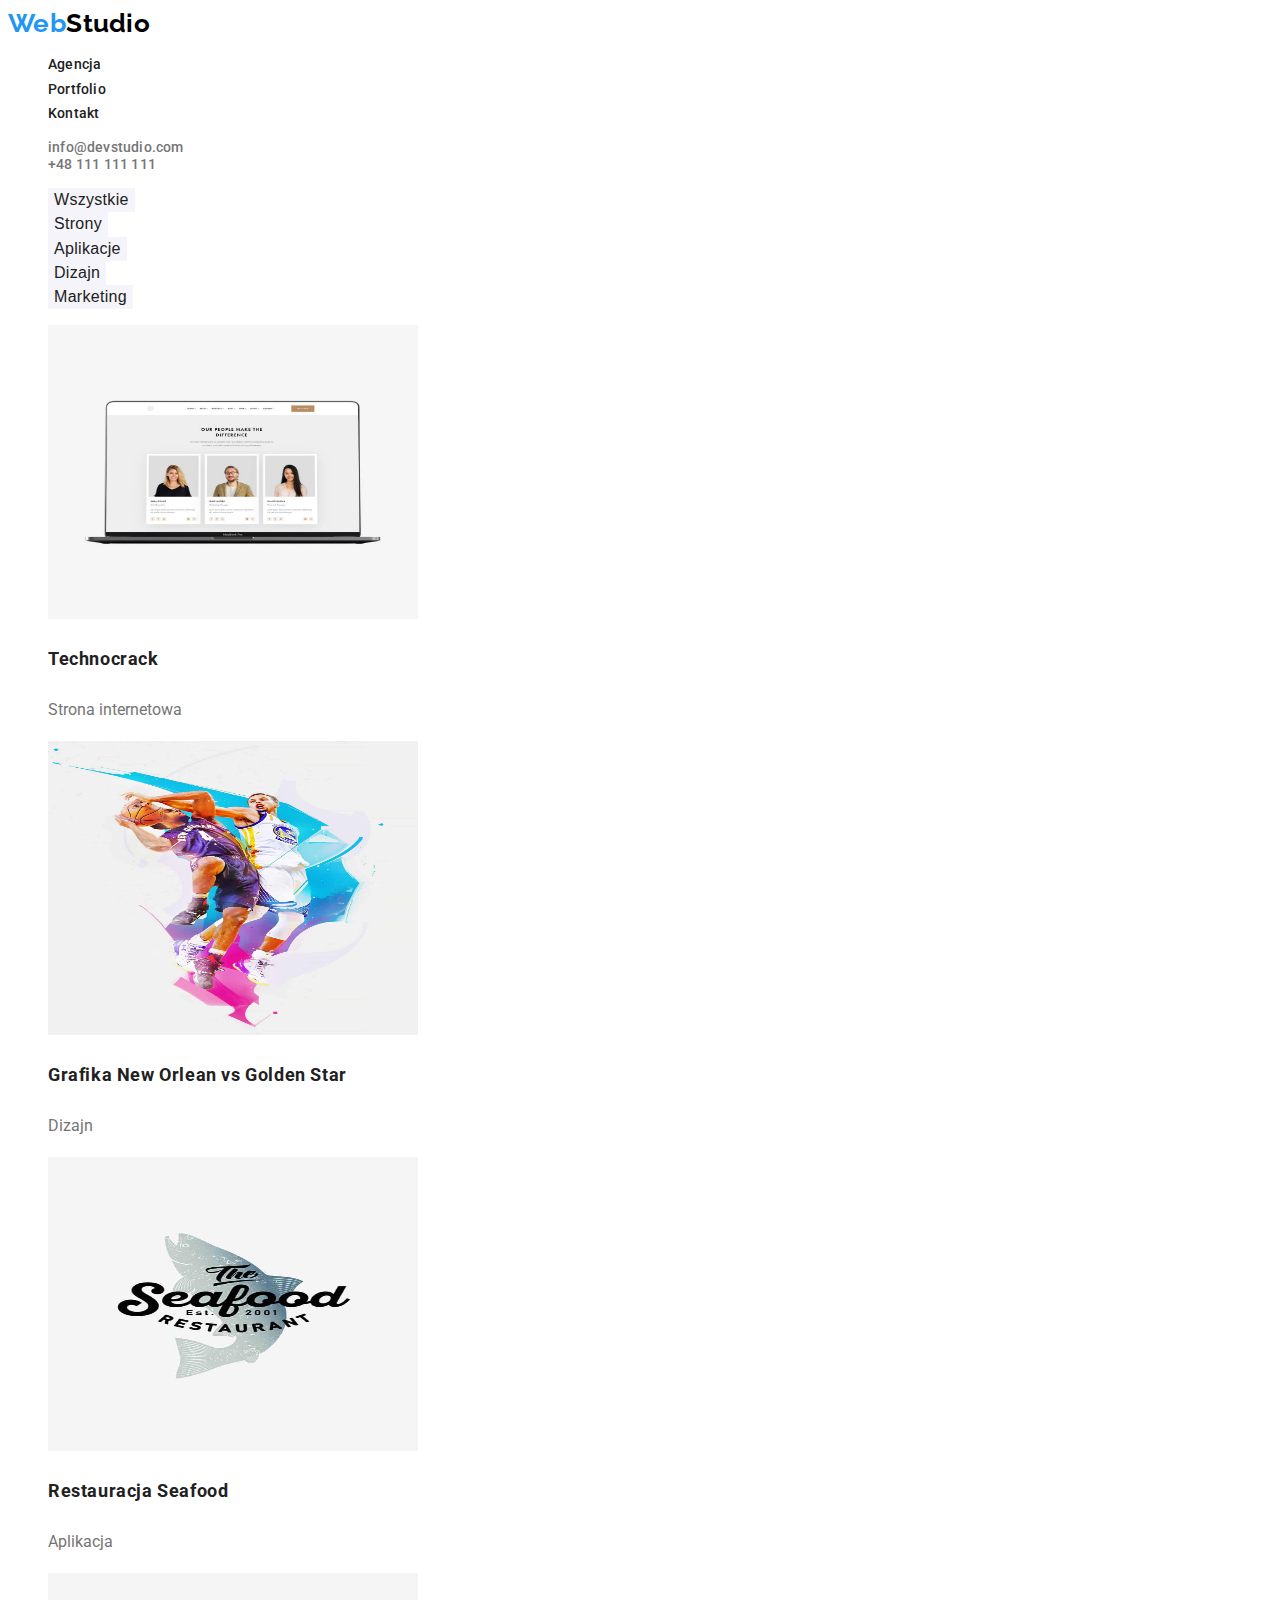
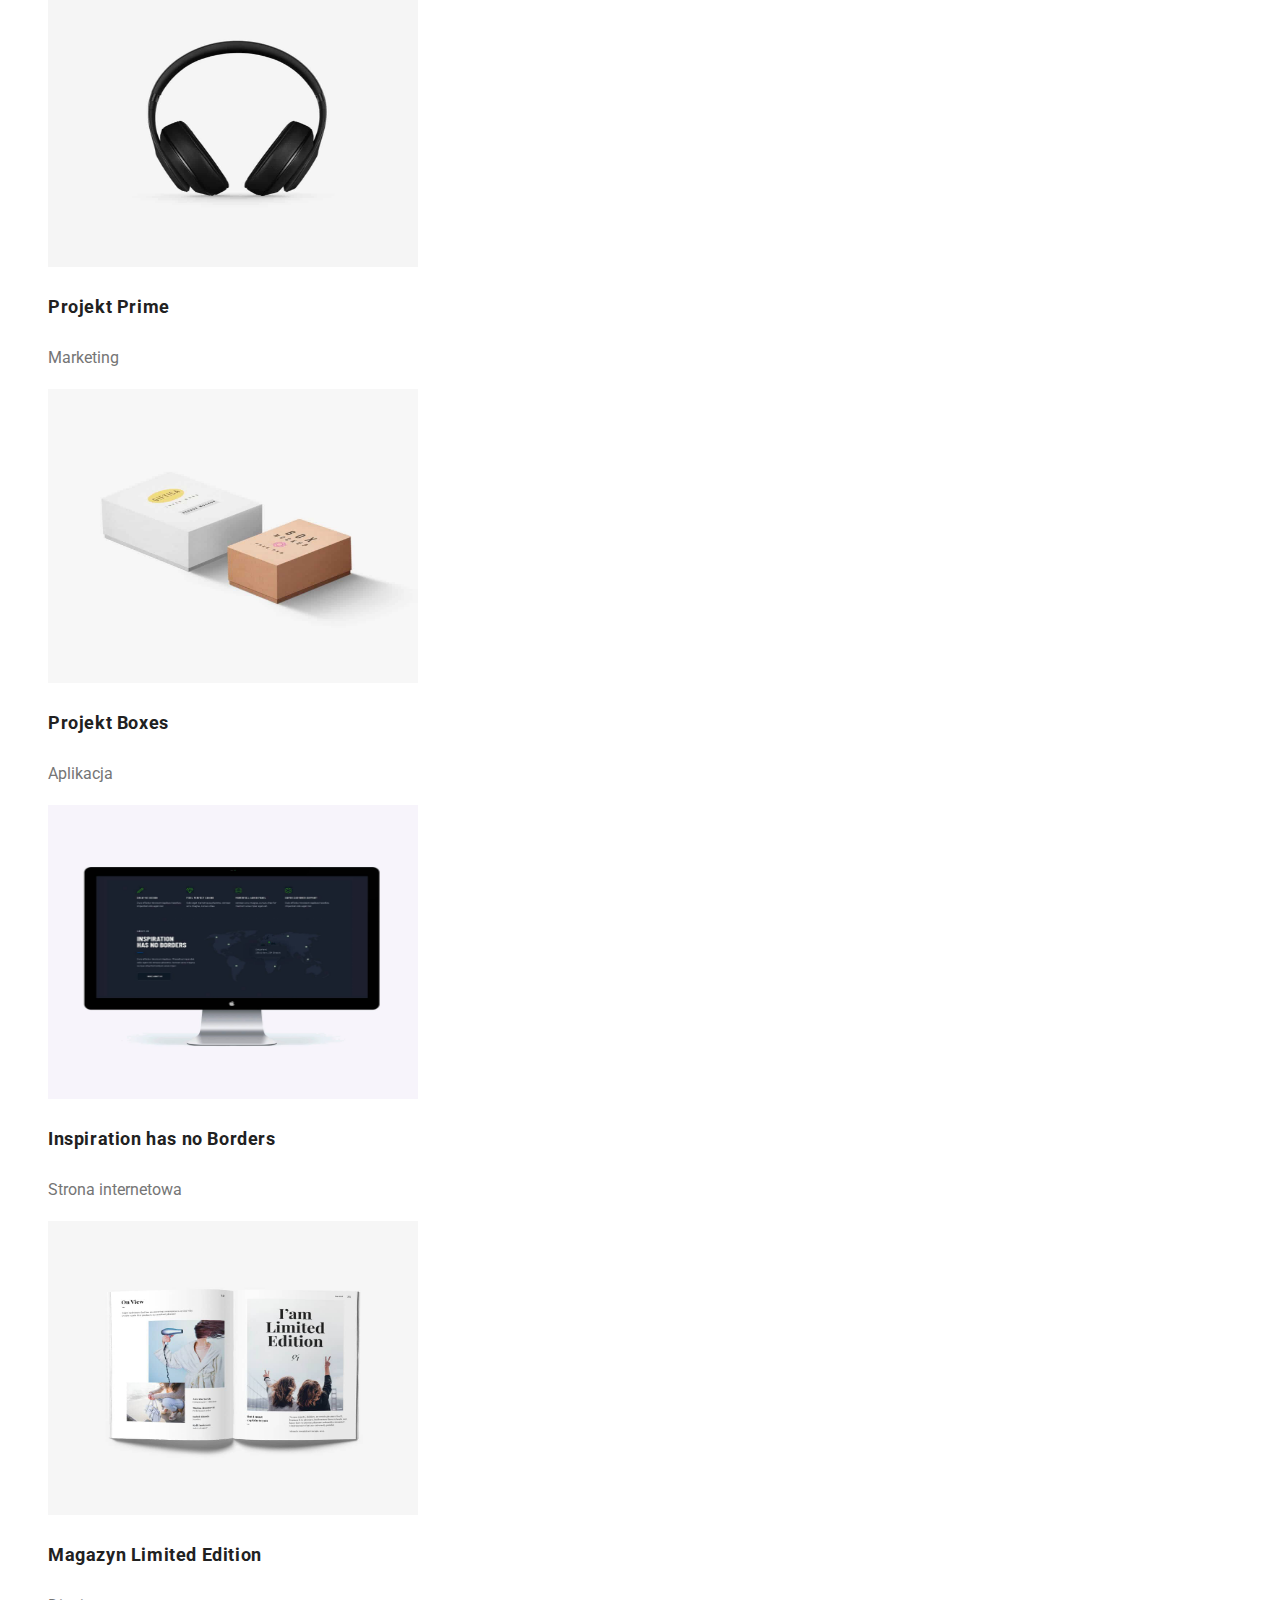
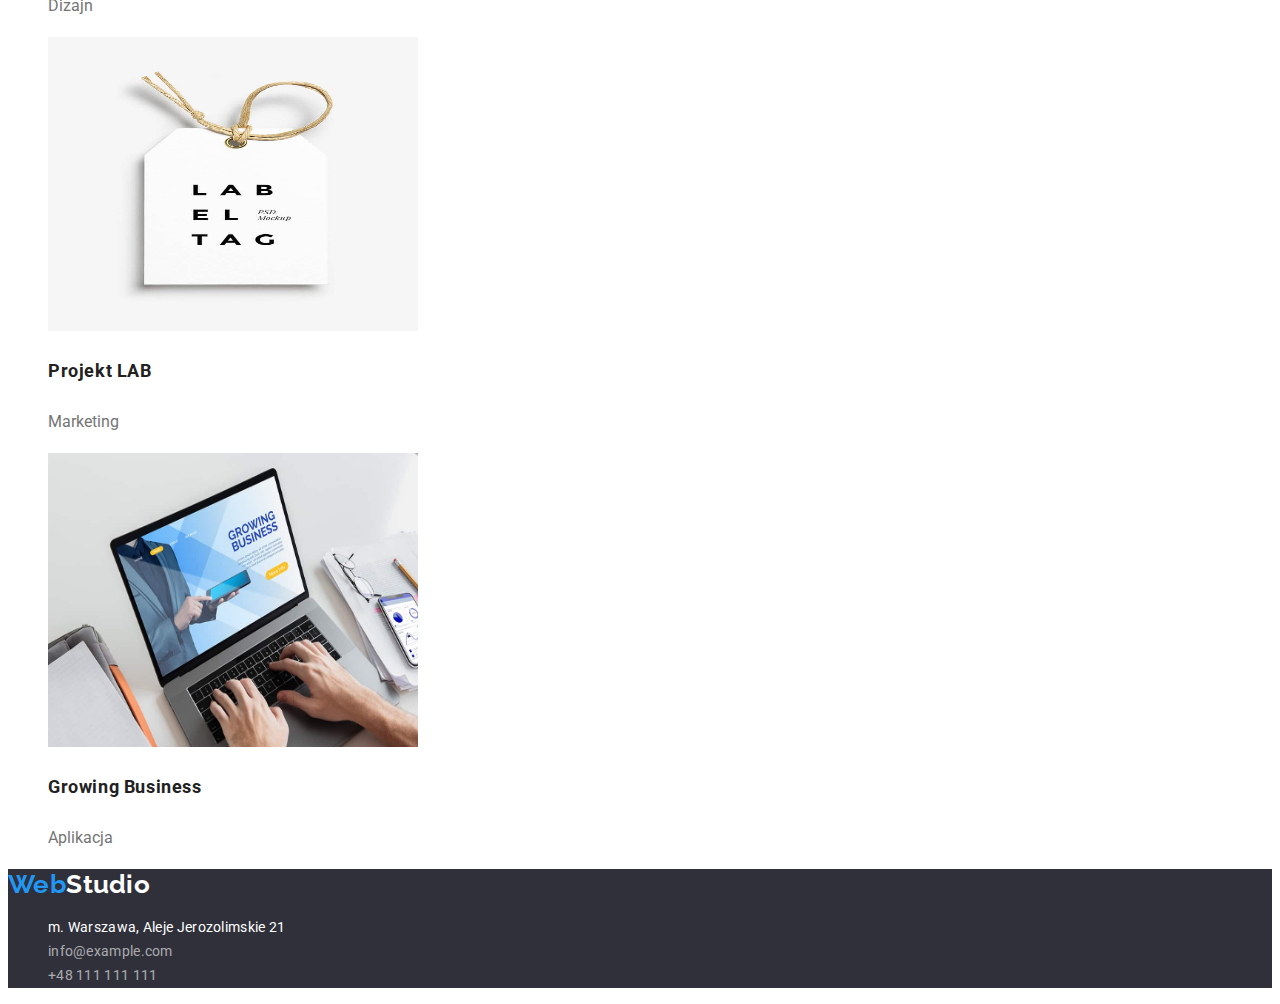
==== portfolio.html @ f4ad4e6a "add-he3" ====
<!DOCTYPE html>
<html lang="en">
  <head>
    <meta charset="UTF-8" />
    <meta http-equiv="X-UA-Compatible" content="IE=edge" />
    <meta name="viewport" content="width=device-width, initial-scale=1.0" />
    <link rel="preconnect" href="https://fonts.googleapis.com" />
    <link rel="preconnect" href="https://fonts.gstatic.com" crossorigin />
    <link
      href="https://fonts.googleapis.com/css2?family=Raleway:wght@700&family=Roboto:wght@400;500;700;900&display=swap"
      rel="stylesheet"
    />
    <link rel="stylesheet" href="css/style.css" />
    <title>Document</title>
  </head>
  <body>
    <header>
      <a class="link logo" href="index.html"
        ><span class="logo-first">Web</span>
        <span class="logo-secondary">Studio</span></a
      >
      <nav class="navigation">
        <ul>
          <li><a class="link" href="index.html">Agencja</a></li>
          <li>
            <a class="link" href="/goit-markup-hw-02/portfolio.html"
              >Portfolio</a
            >
          </li>
          <li><a class="link" href="#">Kontakt</a></li>
        </ul>
      </nav>
      <ul class="contact-nav">
        <li>
          <a class="link-addres" href="mailto:info@devstudio.com"
            >info@devstudio.com</a
          >
        </li>
        <li>
          <a class="link-addres" href="tel:+48111111111">+48 111 111 111</a>
        </li>
      </ul>
    </header>
    <main>
      <section>
        <ul>
          <li><button class="button" type="button">Wszystkie</button></li>
          <li><button class="button" type="button">Strony</button></li>
          <li><button class="button" type="button">Aplikacje</button></li>
          <li><button class="button" type="button">Dizajn</button></li>
          <li><button class="button" type="button">Marketing</button></li>
        </ul>
      </section>
      <section>
        <ul>
          <li>
            <img
              src="images/img-p1.jpg"
              alt="Zdjęcie ekranu laptopa z trzema członkami zespołu"
              width="370"
              height="294"
            />
            <h3 class="definition-project">Technocrack</h3>
            <p class="description-project">Strona internetowa</p>
          </li>
          <li>
            <img
              src="images/img-p2.jpg"
              alt="Dwóch koszykarzy podczas akcji jeden z new orleans drugi z golden stars"
              width="370"
              height="294"
            />
            <h3 class="definition-project">
              Grafika New Orlean vs Golden Star
            </h3>
            <p class="description-project">Dizajn</p>
          </li>
          <li>
            <img
              src="images/img-p3.jpg"
              alt="Logo restauracji Seafood"
              width="370"
              height="294"
            />
            <h3 class="definition-project">Restauracja Seafood</h3>
            <p class="description-project">Aplikacja</p>
          </li>
          <li>
            <img
              src="images/img-p4.jpg"
              alt="zdjęcie czarnych słuchawek nausznych"
              width="370"
              height="294"
            />
            <h3 class="definition-project">Projekt Prime</h3>
            <p class="description-project">Marketing</p>
          </li>
          <li>
            <img
              src="images/img-p5.jpg"
              alt="Zdjęcie dwóch pudełek jedno większe drugie mniejsze "
              width="370"
              height="294"
            />
            <h3 class="definition-project">Projekt Boxes</h3>
            <p class="description-project">Aplikacja</p>
          </li>
          <li>
            <img
              src="images/img-p6.jpg"
              alt="Zdjęcie monitora z mapą świata"
              width="370"
              height="294"
            />
            <h3 class="definition-project">Inspiration has no Borders</h3>
            <p class="description-project">Strona internetowa</p>
          </li>
          <li>
            <img
              src="images/img-p7.jpg"
              alt="Strona magazynu Limited Edition"
              width="370"
              height="294"
            />
            <h3 class="definition-project">Magazyn Limited Edition</h3>
            <p class="description-project">Dizajn</p>
          </li>
          <li>
            <img
              src="images/img-p8.jpg"
              alt="metka projektu Lab"
              width="370"
              height="294"
            />
            <h3 class="definition-project">Projekt LAB</h3>
            <p class="description-project">Marketing</p>
          </li>
          <li>
            <img
              src="images/img-p9.jpg"
              alt="Osoba pisze na laptopie z napisem Growing Business"
              width="370"
              height="294"
            />
            <h3 class="definition-project">Growing Business</h3>
            <p class="description-project">Aplikacja</p>
          </li>
        </ul>
      </section>
    </main>
    <footer>
      <a class="link logo" href="index.html"
        ><span class="logo-first">Web</span>
        <span class="logo-three">Studio</span></a
      >
      <address>
        <ul>
          <li>
            <a
              class="link-maps-footer"
              href="https://goo.gl/maps/fLmyk69SCmsMV5tU6"
              target="_blank"
              >m. Warszawa, Aleje Jerozolimskie 21</a
            >
          </li>
          <li>
            <a class="link-addres-footer" href="mailto:info@example.com"
              >info@example.com</a
            >
          </li>
          <li>
            <a class="link-addres-footer" href="tel:+48111111111"
              >+48 111 111 111</a
            >
          </li>
        </ul>
      </address>
    </footer>
  </body>
</html>
---- css/style.css ----
:root {
  --brand-color: #212121;
  --active-color: #2196f3;
  --description-color: #757575;
}

body {
  font-family: "Roboto", "sans-serif";
  color: var(--brand-color);
}
.link {
  color: #212121;
  border: none;
  line-height: 1.17;
}
.button {
  color: var(--brand-color);
  border: none;
  background-color: #f5f4fa;
  cursor: pointer;
  font-weight: 500;
  line-height: 1.39;
  letter-spacing: 0.3px;
  font-size: 16px;
}
.link-addres {
  color: #757575;
  line-height: 1.17;
}
.link-addres-footer {
  color: rgba(255, 255, 255, 0.6);
  font-size: 14px;
  line-height: 1.71;
  letter-spacing: 0.3px;
}
.link-maps-footer {
  color: #ffffff;
  font-size: 14px;
  line-height: 1.71;
  letter-spacing: 0.3px;
}
.button:hover,
.button:focus {
  background-color: #2196f3;
  color: #ffffff;
  border: none;
}

.link:hover,
.link:focus,
.link-addres:hover,
.link-addres:focus,
.link-addres-footer:hover,
.link-addres-footer:focus,
.link-maps-footer:hover,
.link-maps-footer:focus {
  color: #2196f3;
}
a {
  text-decoration: none;
}
ul {
  list-style: none;
}
.logo-first {
  color: var(--active-color);
  line-height: 1.17;
}
.logo-secondary {
  color: #000000;
  line-height: 1.17;
}
.logo-three {
  color: #ffffff;
  line-height: 1.17;
}
.logo {
  word-spacing: -6px;
  font-family: "Raleway";
  font-weight: 700;
  font-size: 26px;
  letter-spacing: 0.3px;
  line-height: 1.17;
}
.description {
  color: var(--description-color);
  font-size: 14px;
  line-height: 1.71;
  letter-spacing: 0.3px;
}
.navigation {
  font-weight: 500;
  font-size: 14px;
  color: var(--brand-color);
  letter-spacing: 0.2px;
  line-height: 1.74;
}
.contact-nav {
  font-weight: 500;
  font-size: 14px;
  letter-spacing: 0.2px;
  line-height: 1.17;
}
.title {
  font-weight: 900;
  font-size: 44px;
  line-height: 1.37;
  letter-spacing: 0.6px;
  text-align: center;
  color: #ffffff;
}
.button-order {
  font-weight: 700;
  font-size: 16px;
  letter-spacing: 0.6px;
  cursor: pointer;
  color: #ffffff;
  line-height: 1.875;
  background-color: var(--active-color);
}
.title-background {
  background-color: #2f303a;
}
.definition {
  font-weight: 700;
  font-size: 14px;
  letter-spacing: 0.3px;
  line-height: 1.17;
}
.what-we-do,
.our-team {
  font-weight: 700;
  font-size: 36px;
  text-align: center;
  letter-spacing: 0.3px;
  line-height: 1.17;
}
.team {
  background-color: #f5f4fa;
}
.member-of-team {
  font-weight: 500;
  color: var(--brand-color);
  letter-spacing: 0.3px;
  line-height: 1.19;
}
.description-team {
  color: var(--description-color);
  letter-spacing: 0.3px;
  line-height: 1.17;
}
footer {
  background-color: #2f303a;
}
address {
  font-style: normal;
}
.definition-project {
  font-weight: 700;
  font-size: 18px;
  line-height: 2;
  letter-spacing: 0.6px;
}
.description-project {
  color: var(--description-color);
  line-height: 1.875;
}
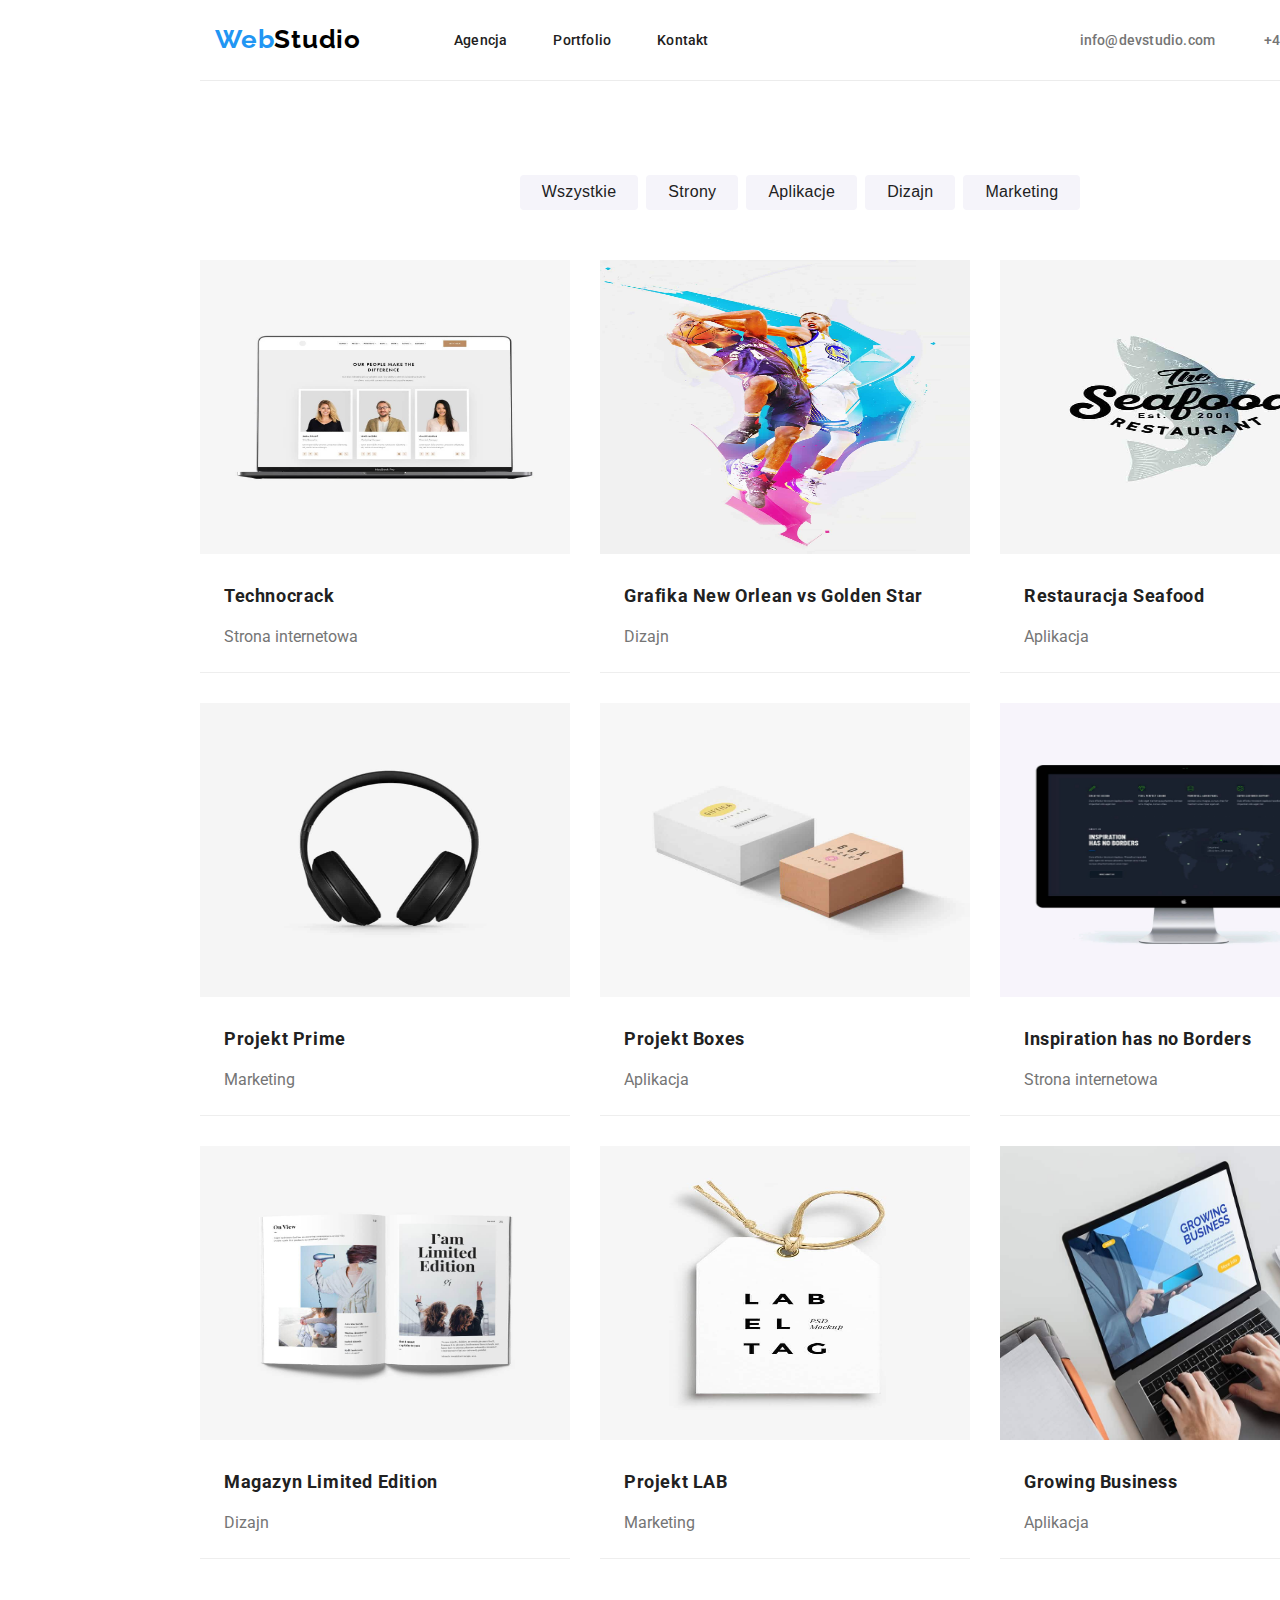
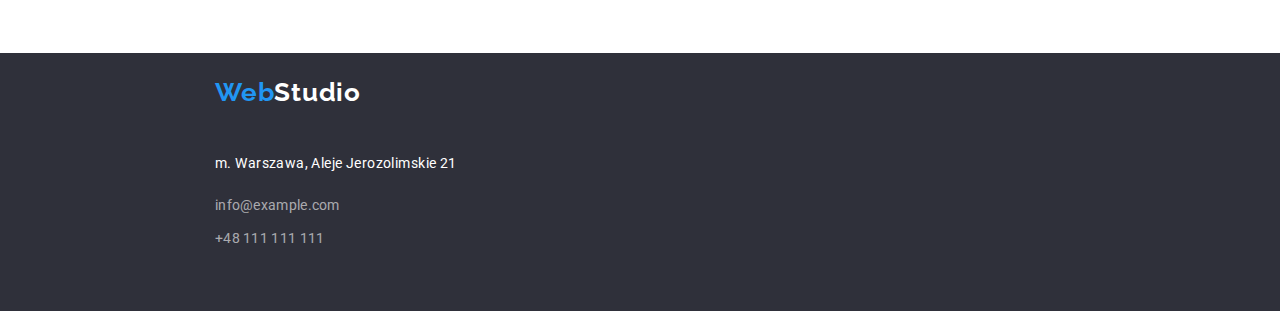
==== commit d18ec2ae: "Add everything" ====
--- a/portfolio.html
+++ b/portfolio.html
@@ -10,171 +10,216 @@
       href="https://fonts.googleapis.com/css2?family=Raleway:wght@700&family=Roboto:wght@400;500;700;900&display=swap"
       rel="stylesheet"
     />
+    <link
+      rel="stylesheet"
+      href="https://cdnjs.cloudflare.com/ajax/libs/modern-normalize/1.1.0/modern-normalize.min.css"
+      integrity="sha512-wpPYUAdjBVSE4KJnH1VR1HeZfpl1ub8YT/NKx4PuQ5NmX2tKuGu6U/JRp5y+Y8XG2tV+wKQpNHVUX03MfMFn9Q=="
+      crossorigin="anonymous"
+      referrerpolicy="no-referrer"
+    />
     <link rel="stylesheet" href="css/style.css" />
     <title>Document</title>
   </head>
   <body>
     <header>
-      <a class="link logo" href="index.html"
-        ><span class="logo-first">Web</span>
-        <span class="logo-secondary">Studio</span></a
-      >
-      <nav class="navigation">
-        <ul>
-          <li><a class="link" href="index.html">Agencja</a></li>
-          <li>
-            <a class="link" href="/goit-markup-hw-02/portfolio.html"
-              >Portfolio</a
-            >
-          </li>
-          <li><a class="link" href="#">Kontakt</a></li>
-        </ul>
-      </nav>
-      <ul class="contact-nav">
-        <li>
-          <a class="link-addres" href="mailto:info@devstudio.com"
-            >info@devstudio.com</a
+      <div class="container">
+        <div class="header">
+          <a class="link logo" href="/goit-markup-hw-03/index.html"
+            ><span class="logo-first">Web</span>
+            <span class="logo-secondary">Studio</span></a
           >
-        </li>
-        <li>
-          <a class="link-addres" href="tel:+48111111111">+48 111 111 111</a>
-        </li>
-      </ul>
+          <nav class="navigation">
+            <ul class="header1">
+              <li>
+                <a class="link agencja" href="/goit-markup-hw-03/index.html"
+                  >Agencja</a
+                >
+              </li>
+              <li>
+                <a
+                  class="link portfolio"
+                  href="/goit-markup-hw-03/portfolio.html"
+                  >Portfolio</a
+                >
+              </li>
+              <li><a class="link kontakt" href="#">Kontakt</a></li>
+            </ul>
+          </nav>
+          <ul class="contact-nav header2">
+            <li>
+              <a class="link-addres mail" href="mailto:info@devstudio.com"
+                >info@devstudio.com</a
+              >
+            </li>
+            <li>
+              <a class="link-addres" href="tel:+48111111111">+48 111 111 111</a>
+            </li>
+          </ul>
+        </div>
+      </div>
     </header>
     <main>
-      <section>
-        <ul>
-          <li><button class="button" type="button">Wszystkie</button></li>
-          <li><button class="button" type="button">Strony</button></li>
-          <li><button class="button" type="button">Aplikacje</button></li>
-          <li><button class="button" type="button">Dizajn</button></li>
-          <li><button class="button" type="button">Marketing</button></li>
-        </ul>
-      </section>
-      <section>
-        <ul>
-          <li>
-            <img
-              src="images/img-p1.jpg"
-              alt="Zdjęcie ekranu laptopa z trzema członkami zespołu"
-              width="370"
-              height="294"
-            />
-            <h3 class="definition-project">Technocrack</h3>
-            <p class="description-project">Strona internetowa</p>
-          </li>
-          <li>
-            <img
-              src="images/img-p2.jpg"
-              alt="Dwóch koszykarzy podczas akcji jeden z new orleans drugi z golden stars"
-              width="370"
-              height="294"
-            />
-            <h3 class="definition-project">
-              Grafika New Orlean vs Golden Star
-            </h3>
-            <p class="description-project">Dizajn</p>
-          </li>
-          <li>
-            <img
-              src="images/img-p3.jpg"
-              alt="Logo restauracji Seafood"
-              width="370"
-              height="294"
-            />
-            <h3 class="definition-project">Restauracja Seafood</h3>
-            <p class="description-project">Aplikacja</p>
-          </li>
-          <li>
-            <img
-              src="images/img-p4.jpg"
-              alt="zdjęcie czarnych słuchawek nausznych"
-              width="370"
-              height="294"
-            />
-            <h3 class="definition-project">Projekt Prime</h3>
-            <p class="description-project">Marketing</p>
-          </li>
-          <li>
-            <img
-              src="images/img-p5.jpg"
-              alt="Zdjęcie dwóch pudełek jedno większe drugie mniejsze "
-              width="370"
-              height="294"
-            />
-            <h3 class="definition-project">Projekt Boxes</h3>
-            <p class="description-project">Aplikacja</p>
-          </li>
-          <li>
-            <img
-              src="images/img-p6.jpg"
-              alt="Zdjęcie monitora z mapą świata"
-              width="370"
-              height="294"
-            />
-            <h3 class="definition-project">Inspiration has no Borders</h3>
-            <p class="description-project">Strona internetowa</p>
-          </li>
-          <li>
-            <img
-              src="images/img-p7.jpg"
-              alt="Strona magazynu Limited Edition"
-              width="370"
-              height="294"
-            />
-            <h3 class="definition-project">Magazyn Limited Edition</h3>
-            <p class="description-project">Dizajn</p>
-          </li>
-          <li>
-            <img
-              src="images/img-p8.jpg"
-              alt="metka projektu Lab"
-              width="370"
-              height="294"
-            />
-            <h3 class="definition-project">Projekt LAB</h3>
-            <p class="description-project">Marketing</p>
-          </li>
-          <li>
-            <img
-              src="images/img-p9.jpg"
-              alt="Osoba pisze na laptopie z napisem Growing Business"
-              width="370"
-              height="294"
-            />
-            <h3 class="definition-project">Growing Business</h3>
-            <p class="description-project">Aplikacja</p>
-          </li>
-        </ul>
+      <section class="section">
+        <div class="container">
+          <ul class="buttons">
+            <li class="all">
+              <button class="button" type="button">Wszystkie</button>
+            </li>
+            <li class="all">
+              <button class="button" type="button">Strony</button>
+            </li>
+            <li class="all">
+              <button class="button" type="button">Aplikacje</button>
+            </li>
+            <li class="all">
+              <button class="button" type="button">Dizajn</button>
+            </li>
+            <li><button class="button" type="button">Marketing</button></li>
+          </ul>
+          <ul class="product-list">
+            <li>
+              <div class="product-img">
+                <img
+                  src="images/img-p1.jpg"
+                  alt="Zdjęcie ekranu laptopa z trzema członkami zespołu"
+                  width="370"
+                  height="294"
+                />
+                <h3 class="definition-project">Technocrack</h3>
+                <p class="description-project">Strona internetowa</p>
+              </div>
+            </li>
+            <li>
+              <div class="product-img">
+                <img
+                  src="images/img-p2.jpg"
+                  alt="Dwóch koszykarzy podczas akcji jeden z new orleans drugi z golden stars"
+                  width="370"
+                  height="294"
+                />
+                <h3 class="definition-project">
+                  Grafika New Orlean vs Golden Star
+                </h3>
+                <p class="description-project">Dizajn</p>
+              </div>
+            </li>
+            <li>
+              <div class="product-img">
+                <img
+                  src="images/img-p3.jpg"
+                  alt="Logo restauracji Seafood"
+                  width="370"
+                  height="294"
+                />
+                <h3 class="definition-project">Restauracja Seafood</h3>
+                <p class="description-project">Aplikacja</p>
+              </div>
+            </li>
+            <li>
+              <div class="product-img">
+                <img
+                  src="images/img-p4.jpg"
+                  alt="zdjęcie czarnych słuchawek nausznych"
+                  width="370"
+                  height="294"
+                />
+                <h3 class="definition-project">Projekt Prime</h3>
+                <p class="description-project">Marketing</p>
+              </div>
+            </li>
+            <li>
+              <div class="product-img">
+                <img
+                  src="images/img-p5.jpg"
+                  alt="Zdjęcie dwóch pudełek jedno większe drugie mniejsze "
+                  width="370"
+                  height="294"
+                />
+                <h3 class="definition-project">Projekt Boxes</h3>
+                <p class="description-project">Aplikacja</p>
+              </div>
+            </li>
+            <li>
+              <div class="product-img">
+                <img
+                  src="images/img-p6.jpg"
+                  alt="Zdjęcie monitora z mapą świata"
+                  width="370"
+                  height="294"
+                />
+                <h3 class="definition-project">Inspiration has no Borders</h3>
+                <p class="description-project">Strona internetowa</p>
+              </div>
+            </li>
+            <li>
+              <div class="product-img">
+                <img
+                  src="images/img-p7.jpg"
+                  alt="Strona magazynu Limited Edition"
+                  width="370"
+                  height="294"
+                />
+                <h3 class="definition-project">Magazyn Limited Edition</h3>
+                <p class="description-project">Dizajn</p>
+              </div>
+            </li>
+            <li>
+              <div class="product-img">
+                <img
+                  src="images/img-p8.jpg"
+                  alt="metka projektu Lab"
+                  width="370"
+                  height="294"
+                />
+                <h3 class="definition-project">Projekt LAB</h3>
+                <p class="description-project">Marketing</p>
+              </div>
+            </li>
+            <li>
+              <div class="product-img">
+                <img
+                  src="images/img-p9.jpg"
+                  alt="Osoba pisze na laptopie z napisem Growing Business"
+                  width="370"
+                  height="294"
+                />
+                <h3 class="definition-project">Growing Business</h3>
+                <p class="description-project">Aplikacja</p>
+              </div>
+            </li>
+          </ul>
+        </div>
       </section>
     </main>
     <footer>
-      <a class="link logo" href="index.html"
-        ><span class="logo-first">Web</span>
-        <span class="logo-three">Studio</span></a
-      >
-      <address>
-        <ul>
-          <li>
-            <a
-              class="link-maps-footer"
-              href="https://goo.gl/maps/fLmyk69SCmsMV5tU6"
-              target="_blank"
-              >m. Warszawa, Aleje Jerozolimskie 21</a
-            >
-          </li>
-          <li>
-            <a class="link-addres-footer" href="mailto:info@example.com"
-              >info@example.com</a
-            >
-          </li>
-          <li>
-            <a class="link-addres-footer" href="tel:+48111111111"
-              >+48 111 111 111</a
-            >
-          </li>
-        </ul>
-      </address>
+      <div class="container">
+        <a class="link logo" href="index.html"
+          ><span class="logo-first">Web</span>
+          <span class="logo-three">Studio</span></a
+        >
+        <address>
+          <ul>
+            <li class="adress">
+              <a
+                class="link-maps-footer"
+                href="https://goo.gl/maps/fLmyk69SCmsMV5tU6"
+                target="_blank"
+                >m. Warszawa, Aleje Jerozolimskie 21</a
+              >
+            </li>
+            <li class="adress">
+              <a class="link-addres-footer" href="mailto:info@example.com"
+                >info@example.com</a
+              >
+            </li>
+            <li class="adress">
+              <a class="link-addres-footer tel" href="tel:+48111111111"
+                >+48 111 111 111</a
+              >
+            </li>
+          </ul>
+        </address>
+      </div>
     </footer>
   </body>
 </html>
--- a/css/style.css
+++ b/css/style.css
@@ -1,3 +1,6 @@
+* {
+  margin: 0;
+}
 :root {
   --brand-color: #212121;
   --active-color: #2196f3;
@@ -7,11 +10,20 @@
 body {
   font-family: "Roboto", "sans-serif";
   color: var(--brand-color);
+  width: 1600px;
+}
+
+.container {
+  margin: 0 auto;
+  max-width: 1200px;
+  width: 100%;
+  padding: 0 15px;
 }
 .link {
-  color: #212121;
+  color: var(--brand-color);
   border: none;
   line-height: 1.17;
+  display: flex;
 }
 .button {
   color: var(--brand-color);
@@ -22,6 +34,11 @@
   line-height: 1.39;
   letter-spacing: 0.3px;
   font-size: 16px;
+  padding: 6px 22px 6px 22px;
+  border-bottom-left-radius: 4px;
+  border-bottom-right-radius: 4px;
+  border-top-left-radius: 4px;
+  border-top-right-radius: 4px;
 }
 .link-addres {
   color: #757575;
@@ -32,18 +49,22 @@
   font-size: 14px;
   line-height: 1.71;
   letter-spacing: 0.3px;
+  padding: 9px 954px 0px 15px;
 }
 .link-maps-footer {
   color: #ffffff;
   font-size: 14px;
   line-height: 1.71;
-  letter-spacing: 0.3px;
+  letter-spacing: 0.03em;
+  padding: 20px 0px 9px 15px;
 }
 .button:hover,
 .button:focus {
   background-color: #2196f3;
   color: #ffffff;
   border: none;
+  box-shadow: 0px 2px 2px rgba(0, 0, 0, 0.12), 0px 1px 2px rgba(0, 0, 0, 0.08),
+    0px 3px 1px rgba(0, 0, 0, 0.1);
 }
 
 .link:hover,
@@ -61,6 +82,7 @@
 }
 ul {
   list-style: none;
+  padding-inline-start: 0;
 }
 .logo-first {
   color: var(--active-color);
@@ -75,12 +97,14 @@
   line-height: 1.17;
 }
 .logo {
+  display: flex;
   word-spacing: -6px;
   font-family: "Raleway";
   font-weight: 700;
   font-size: 26px;
-  letter-spacing: 0.3px;
-  line-height: 1.17;
+  letter-spacing: 0.03em;
+  line-height: 1.17;
+  padding: 24px 0px 25px 15px;
 }
 .description {
   color: var(--description-color);
@@ -105,9 +129,11 @@
   font-weight: 900;
   font-size: 44px;
   line-height: 1.37;
-  letter-spacing: 0.6px;
+  letter-spacing: 0.06em;
   text-align: center;
   color: #ffffff;
+  flex-wrap: wrap;
+  padding: 200px 452px 30px 452px;
 }
 .button-order {
   font-weight: 700;
@@ -117,10 +143,18 @@
   color: #ffffff;
   line-height: 1.875;
   background-color: var(--active-color);
+  padding: 10px 41px 10px 42px;
+  border: none;
+  border-radius: 4px;
+  box-shadow: 0px 4px 4px rgba(0, 0, 0, 0.15);
+}
+.order {
+  padding: 0 700px 200px 700px;
 }
 .title-background {
   background-color: #2f303a;
 }
+
 .definition {
   font-weight: 700;
   font-size: 14px;
@@ -134,6 +168,7 @@
   text-align: center;
   letter-spacing: 0.3px;
   line-height: 1.17;
+  padding: 0 15px 50px 15px;
 }
 .team {
   background-color: #f5f4fa;
@@ -143,11 +178,15 @@
   color: var(--brand-color);
   letter-spacing: 0.3px;
   line-height: 1.19;
+  text-align: center;
+  padding: 30px 0 10px;
 }
 .description-team {
   color: var(--description-color);
   letter-spacing: 0.3px;
   line-height: 1.17;
+  text-align: center;
+  padding: 10px 0px 30px;
 }
 footer {
   background-color: #2f303a;
@@ -160,8 +199,102 @@
   font-size: 18px;
   line-height: 2;
   letter-spacing: 0.6px;
+  padding: 20px 24px 4px;
 }
 .description-project {
   color: var(--description-color);
   line-height: 1.875;
-}
+  padding: 4px 24px 20px;
+}
+
+.header {
+  display: flex;
+  max-width: 1200px;
+  border-bottom: 1px solid #ececec;
+}
+
+.header1 {
+  display: flex;
+  padding: 32px 0px 32px 0px;
+}
+
+.header2 {
+  display: flex;
+  padding: 32px 0px 32px 0px;
+}
+
+.agencja {
+  padding: 0px 46px 0px 93px;
+}
+.portfolio {
+  padding: 0px 46px 0px 0px;
+}
+.kontakt {
+  padding-right: 371px;
+}
+.mail {
+  padding-right: 49px;
+}
+
+.description-list {
+  display: flex;
+  row-gap: 30px;
+  column-gap: 10px;
+  padding: 0 15px;
+}
+.description-list-element {
+  flex-basis: calc((100%-3 * 30px) / 4);
+}
+.section {
+  padding: 94px 0px;
+}
+.what-we-doing {
+  padding: 0 15px;
+  display: flex;
+  gap: 30px;
+}
+.what-we-doing-img {
+  flex-basis: calc((100%-2 * 30px) / 3);
+}
+.our-team-list {
+  display: flex;
+  padding: 0px 15px;
+  gap: 30px;
+}
+
+.team-img {
+  background-color: #ffffff;
+  box-shadow: 0px 1px 2px rgba(0, 0, 0, 0.2), 0px 1px 1px rgba(0, 0, 0, 0.14),
+    0px 3px 1px rgba(0, 0, 0, 0.12);
+  border-bottom-right-radius: 4px;
+  border-bottom-left-radius: 4px;
+}
+.logo-footer {
+  padding: 60px 1040px 20px 15px;
+}
+.buttons {
+  display: flex;
+  padding: 0 8px 50px;
+  justify-content: center;
+}
+.all {
+  padding-right: 8px;
+}
+.product-list {
+  display: flex;
+  flex-wrap: wrap;
+  gap: 30px;
+}
+.product-img {
+  flex-basis: calc((100%-2 * 30px) / 3);
+  border-bottom: 1px solid #eeeeee;
+}
+
+.adress {
+  display: flex;
+  flex-direction: column;
+}
+
+.tel {
+  padding: 9px 954px 60px 15px;
+}
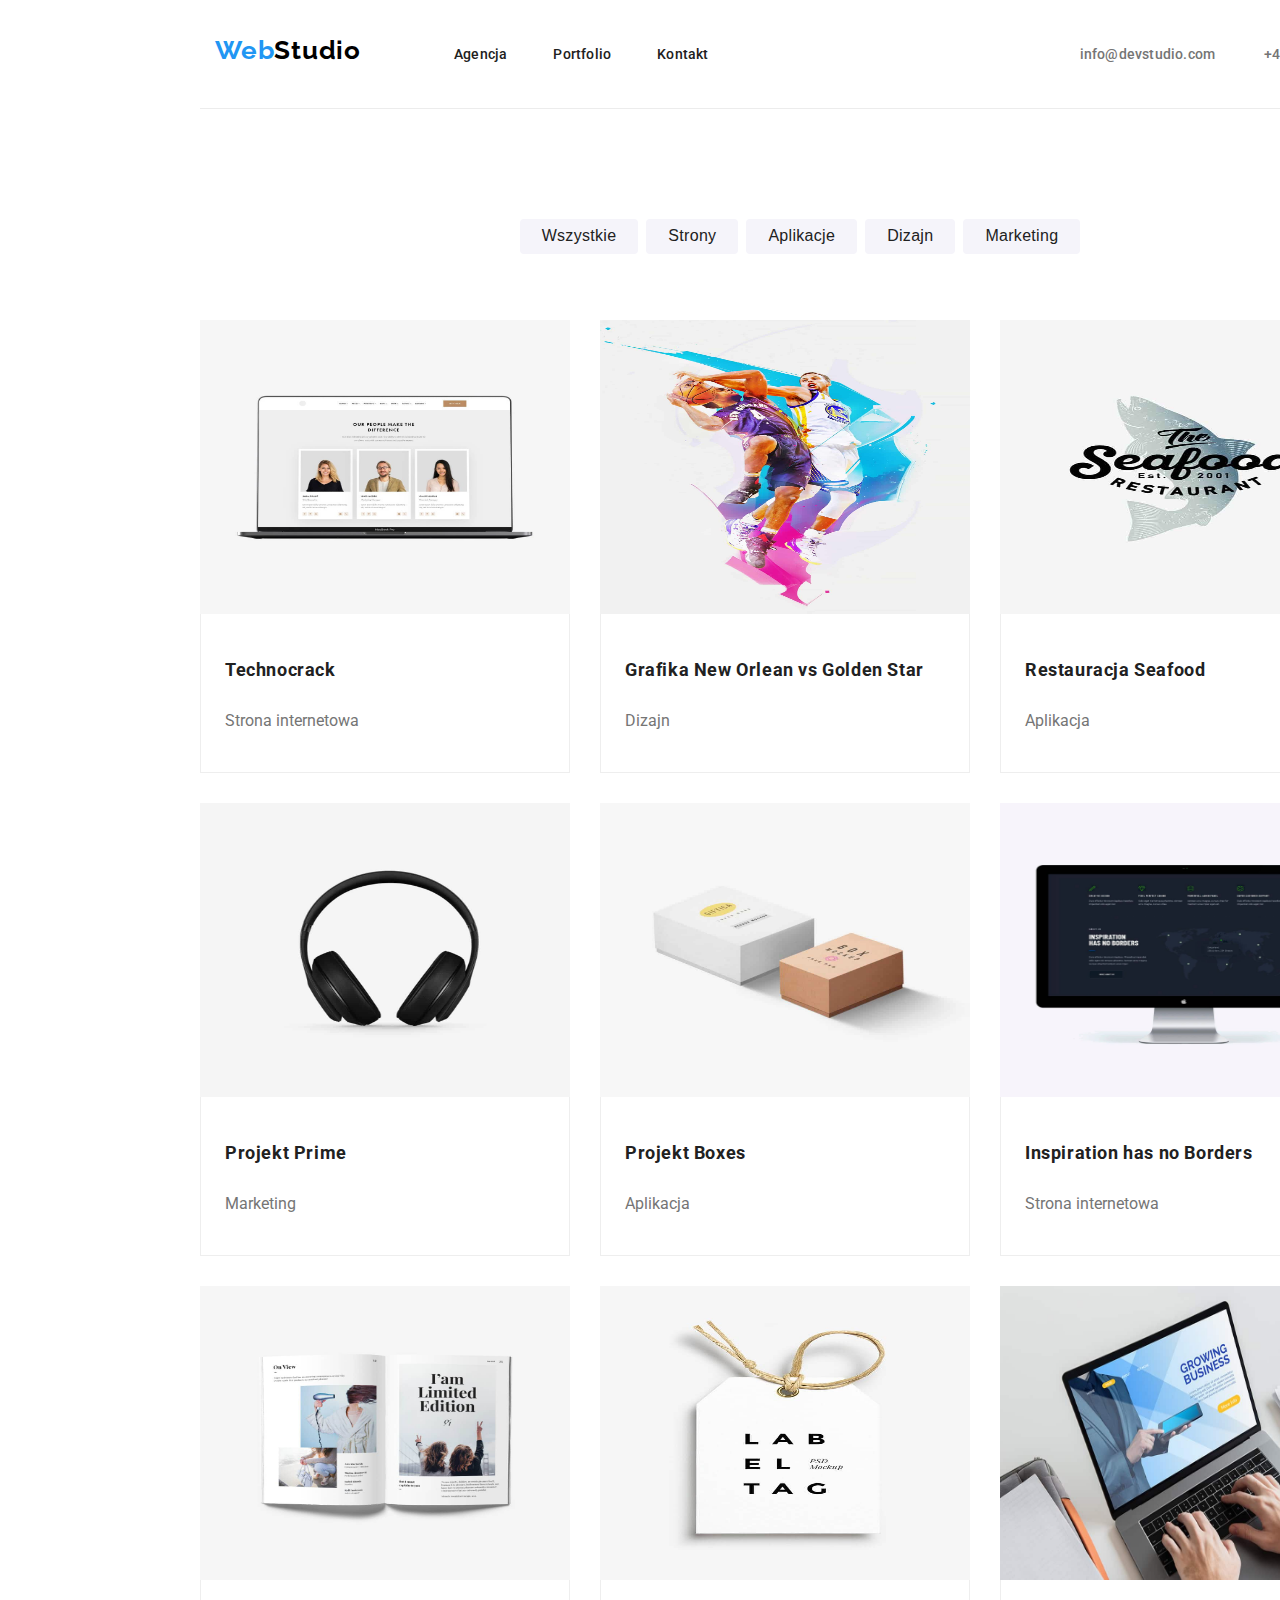
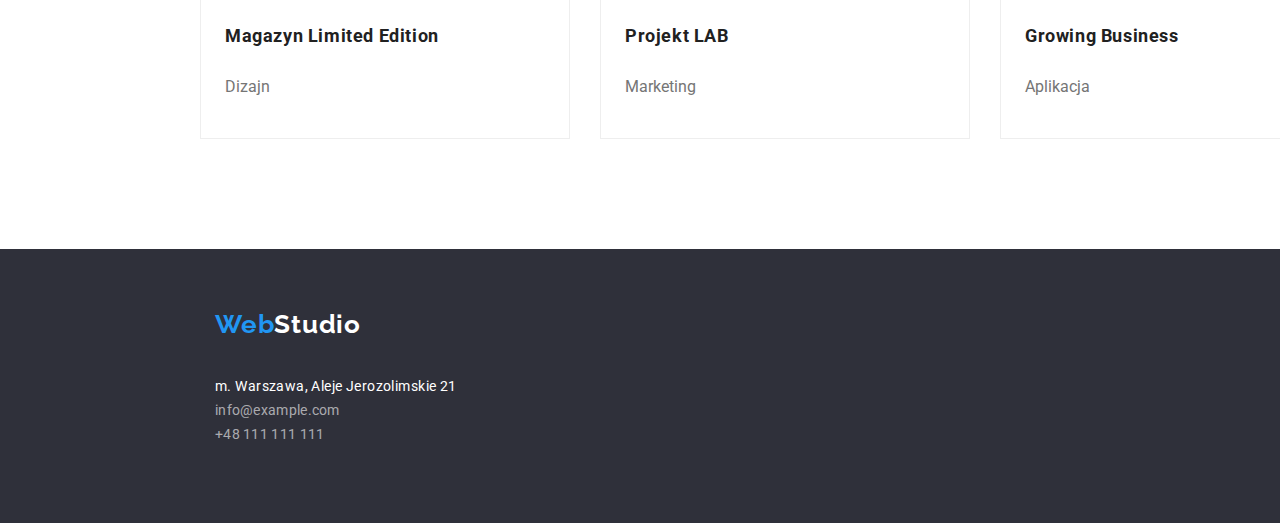
==== commit bd8b1880: "change errors" ====
--- a/portfolio.html
+++ b/portfolio.html
@@ -85,8 +85,10 @@
                   width="370"
                   height="294"
                 />
-                <h3 class="definition-project">Technocrack</h3>
-                <p class="description-project">Strona internetowa</p>
+                <div class="project">
+                  <h3 class="definition-project">Technocrack</h3>
+                  <p class="description-project">Strona internetowa</p>
+                </div>
               </div>
             </li>
             <li>
@@ -97,10 +99,12 @@
                   width="370"
                   height="294"
                 />
-                <h3 class="definition-project">
-                  Grafika New Orlean vs Golden Star
-                </h3>
-                <p class="description-project">Dizajn</p>
+                <div class="project">
+                  <h3 class="definition-project">
+                    Grafika New Orlean vs Golden Star
+                  </h3>
+                  <p class="description-project">Dizajn</p>
+                </div>
               </div>
             </li>
             <li>
@@ -111,8 +115,10 @@
                   width="370"
                   height="294"
                 />
-                <h3 class="definition-project">Restauracja Seafood</h3>
-                <p class="description-project">Aplikacja</p>
+                <div class="project">
+                  <h3 class="definition-project">Restauracja Seafood</h3>
+                  <p class="description-project">Aplikacja</p>
+                </div>
               </div>
             </li>
             <li>
@@ -123,8 +129,10 @@
                   width="370"
                   height="294"
                 />
-                <h3 class="definition-project">Projekt Prime</h3>
-                <p class="description-project">Marketing</p>
+                <div class="project">
+                  <h3 class="definition-project">Projekt Prime</h3>
+                  <p class="description-project">Marketing</p>
+                </div>
               </div>
             </li>
             <li>
@@ -135,8 +143,10 @@
                   width="370"
                   height="294"
                 />
-                <h3 class="definition-project">Projekt Boxes</h3>
-                <p class="description-project">Aplikacja</p>
+                <div class="project">
+                  <h3 class="definition-project">Projekt Boxes</h3>
+                  <p class="description-project">Aplikacja</p>
+                </div>
               </div>
             </li>
             <li>
@@ -147,8 +157,10 @@
                   width="370"
                   height="294"
                 />
-                <h3 class="definition-project">Inspiration has no Borders</h3>
-                <p class="description-project">Strona internetowa</p>
+                <div class="project">
+                  <h3 class="definition-project">Inspiration has no Borders</h3>
+                  <p class="description-project">Strona internetowa</p>
+                </div>
               </div>
             </li>
             <li>
@@ -159,8 +171,10 @@
                   width="370"
                   height="294"
                 />
-                <h3 class="definition-project">Magazyn Limited Edition</h3>
-                <p class="description-project">Dizajn</p>
+                <div class="project">
+                  <h3 class="definition-project">Magazyn Limited Edition</h3>
+                  <p class="description-project">Dizajn</p>
+                </div>
               </div>
             </li>
             <li>
@@ -171,8 +185,10 @@
                   width="370"
                   height="294"
                 />
-                <h3 class="definition-project">Projekt LAB</h3>
-                <p class="description-project">Marketing</p>
+                <div class="project">
+                  <h3 class="definition-project">Projekt LAB</h3>
+                  <p class="description-project">Marketing</p>
+                </div>
               </div>
             </li>
             <li>
@@ -183,8 +199,10 @@
                   width="370"
                   height="294"
                 />
-                <h3 class="definition-project">Growing Business</h3>
-                <p class="description-project">Aplikacja</p>
+                <div class="project">
+                  <h3 class="definition-project">Growing Business</h3>
+                  <p class="description-project">Aplikacja</p>
+                </div>
               </div>
             </li>
           </ul>
@@ -193,11 +211,11 @@
     </main>
     <footer>
       <div class="container">
-        <a class="link logo" href="index.html"
+        <a class="link logo logo-footer" href="index.html"
           ><span class="logo-first">Web</span>
           <span class="logo-three">Studio</span></a
         >
-        <address>
+        <address class="address">
           <ul>
             <li class="adress">
               <a
--- a/css/style.css
+++ b/css/style.css
@@ -1,6 +1,3 @@
-* {
-  margin: 0;
-}
 :root {
   --brand-color: #212121;
   --active-color: #2196f3;
@@ -11,8 +8,11 @@
   font-family: "Roboto", "sans-serif";
   color: var(--brand-color);
   width: 1600px;
-}
-
+  margin: 0;
+}
+* {
+  padding: 0;
+}
 .container {
   margin: 0 auto;
   max-width: 1200px;
@@ -49,14 +49,12 @@
   font-size: 14px;
   line-height: 1.71;
   letter-spacing: 0.3px;
-  padding: 9px 954px 0px 15px;
 }
 .link-maps-footer {
   color: #ffffff;
   font-size: 14px;
   line-height: 1.71;
   letter-spacing: 0.03em;
-  padding: 20px 0px 9px 15px;
 }
 .button:hover,
 .button:focus {
@@ -82,7 +80,6 @@
 }
 ul {
   list-style: none;
-  padding-inline-start: 0;
 }
 .logo-first {
   color: var(--active-color);
@@ -98,7 +95,6 @@
 }
 .logo {
   display: flex;
-  word-spacing: -6px;
   font-family: "Raleway";
   font-weight: 700;
   font-size: 26px;
@@ -149,6 +145,7 @@
   box-shadow: 0px 4px 4px rgba(0, 0, 0, 0.15);
 }
 .order {
+  display: flex;
   padding: 0 700px 200px 700px;
 }
 .title-background {
@@ -168,7 +165,6 @@
   text-align: center;
   letter-spacing: 0.3px;
   line-height: 1.17;
-  padding: 0 15px 50px 15px;
 }
 .team {
   background-color: #f5f4fa;
@@ -186,7 +182,7 @@
   letter-spacing: 0.3px;
   line-height: 1.17;
   text-align: center;
-  padding: 10px 0px 30px;
+  padding: 0 0px 30px;
 }
 footer {
   background-color: #2f303a;
@@ -199,16 +195,21 @@
   font-size: 18px;
   line-height: 2;
   letter-spacing: 0.6px;
-  padding: 20px 24px 4px;
 }
 .description-project {
   color: var(--description-color);
   line-height: 1.875;
-  padding: 4px 24px 20px;
+}
+.project {
+  padding: 20px 24px;
+  border-left: 1px solid #eeeeee;
+  border-bottom: 1px solid #eeeeee;
+  border-right: 1px solid #eeeeee;
 }
 
 .header {
   display: flex;
+  align-items: baseline;
   max-width: 1200px;
   border-bottom: 1px solid #ececec;
 }
@@ -238,9 +239,7 @@
 
 .description-list {
   display: flex;
-  row-gap: 30px;
-  column-gap: 10px;
-  padding: 0 15px;
+  column-gap: 30px;
 }
 .description-list-element {
   flex-basis: calc((100%-3 * 30px) / 4);
@@ -270,7 +269,7 @@
   border-bottom-left-radius: 4px;
 }
 .logo-footer {
-  padding: 60px 1040px 20px 15px;
+  padding: 60px 0px 20px 15px;
 }
 .buttons {
   display: flex;
@@ -287,7 +286,6 @@
 }
 .product-img {
   flex-basis: calc((100%-2 * 30px) / 3);
-  border-bottom: 1px solid #eeeeee;
 }
 
 .adress {
@@ -295,6 +293,9 @@
   flex-direction: column;
 }
 
-.tel {
-  padding: 9px 954px 60px 15px;
-}
+img {
+  display: block;
+}
+.address {
+  padding: 0 0 60px 15px;
+}
